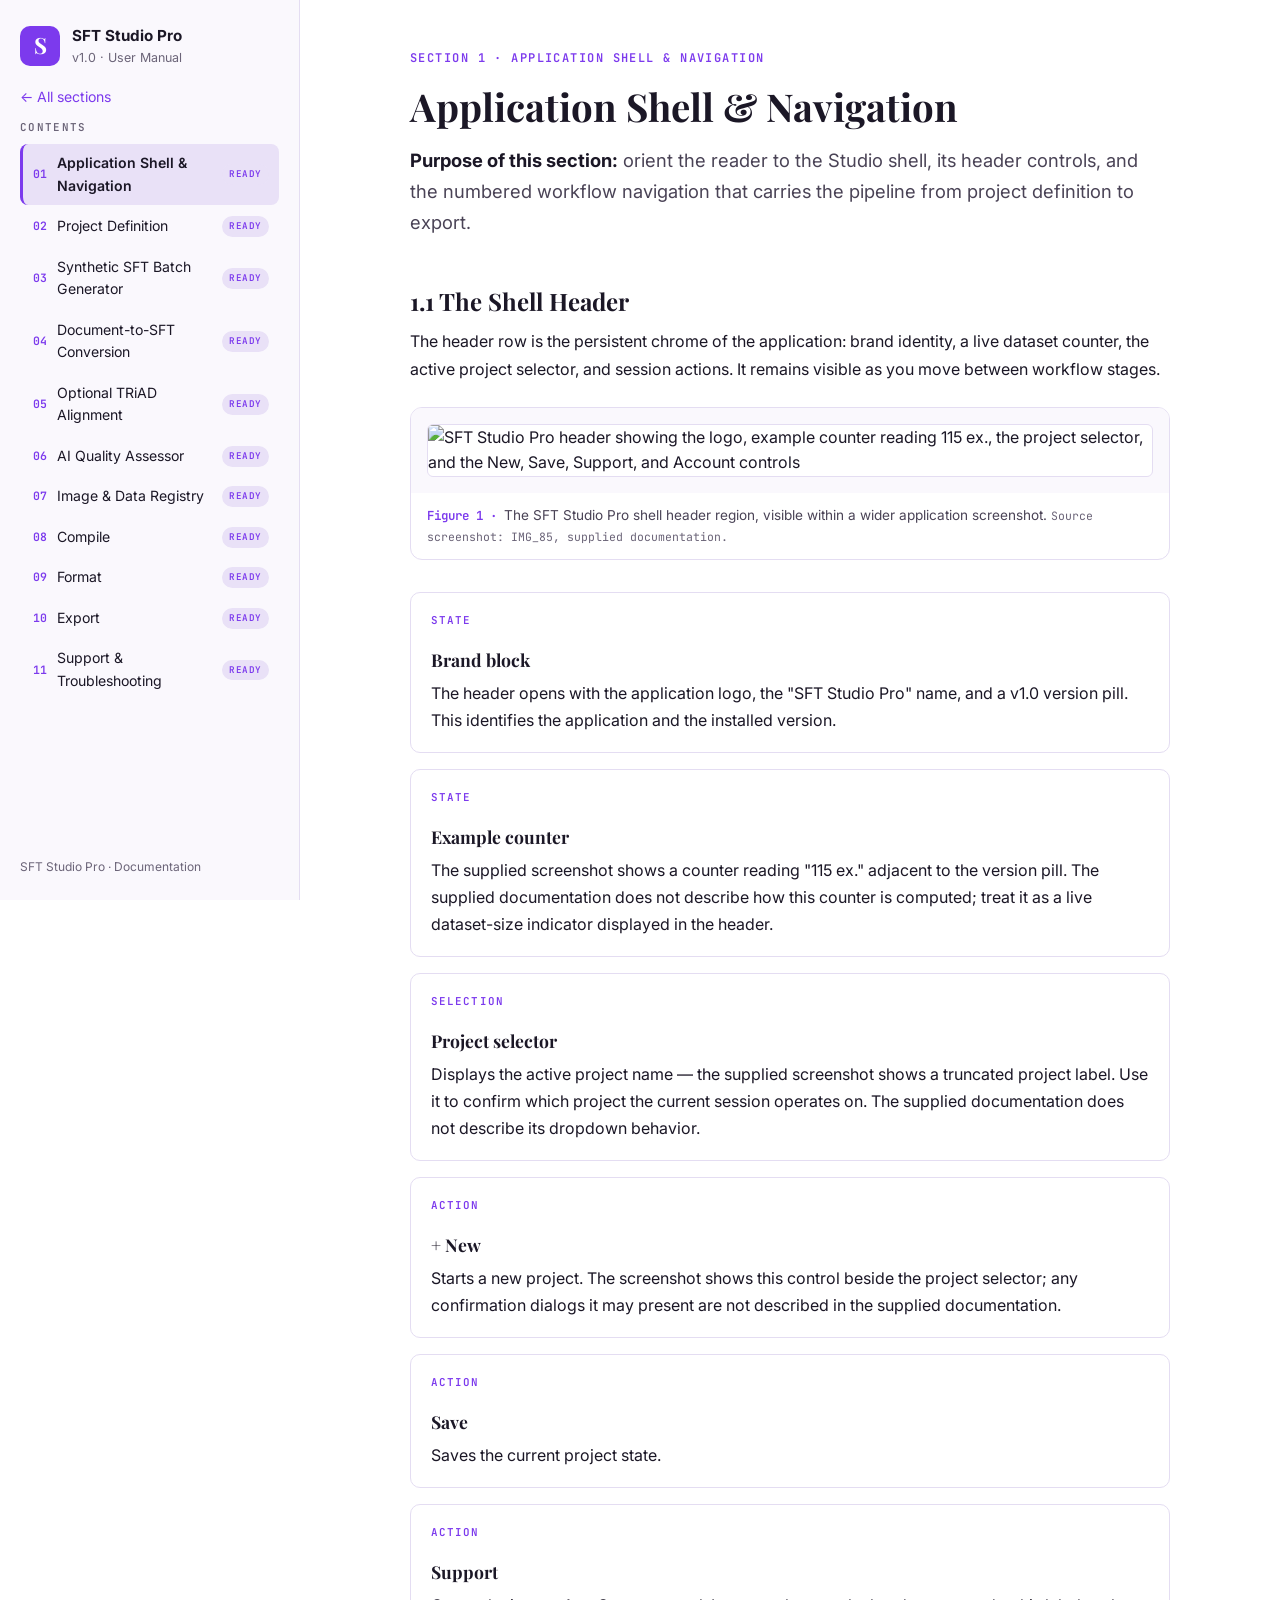
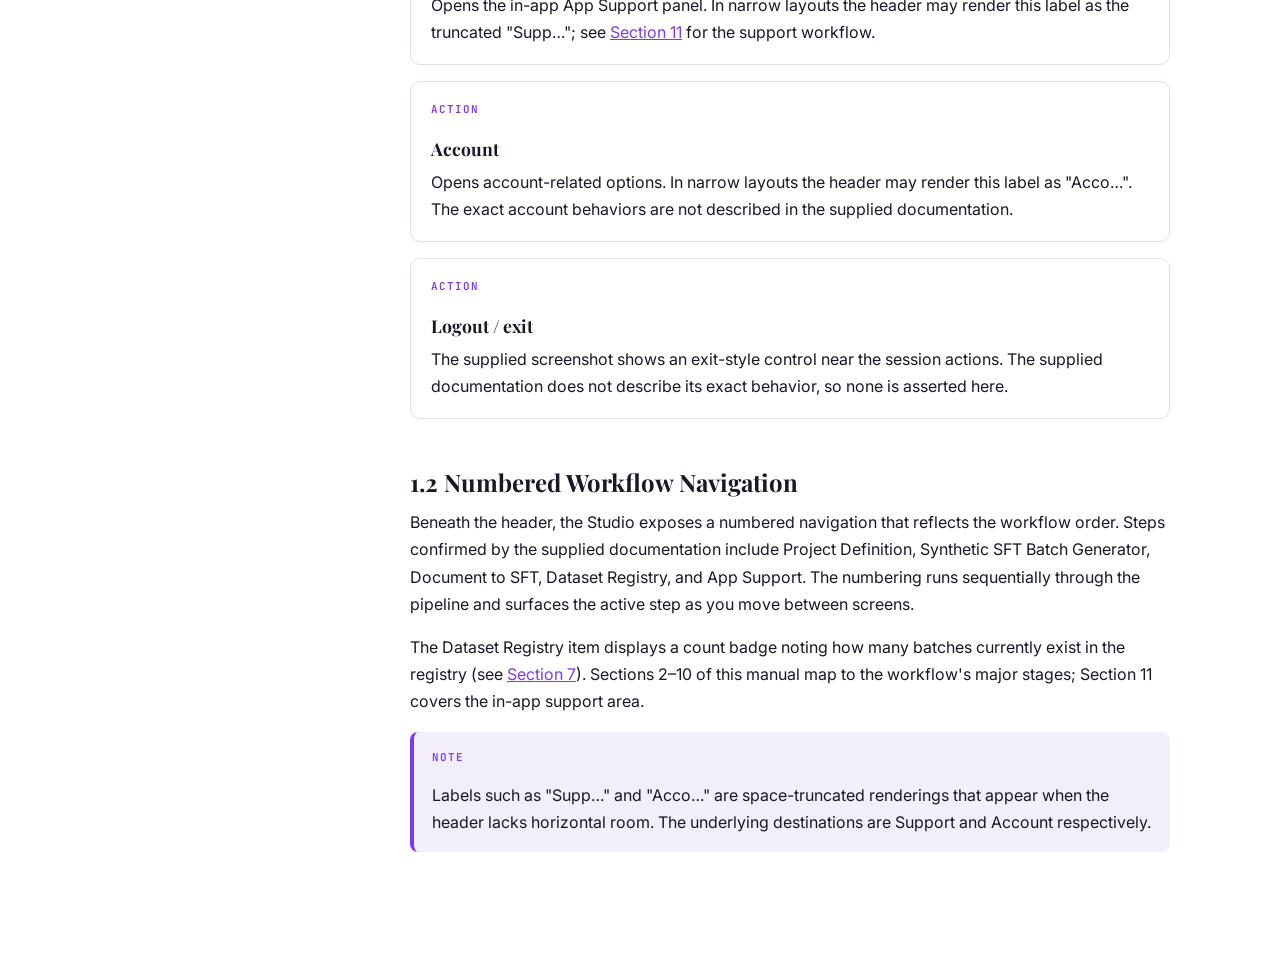
==== section-1.html @ d0ab79ea "Publish site created with Kloak" ====
<!doctype html>
<html lang="en">
<head>
  <meta charset="utf-8">
  <meta name="viewport" content="width=device-width, initial-scale=1">
  <title>Section 1 · Application Shell &amp; Navigation — SFT Studio Pro Manual</title>
  <meta name="description" content="SFT Studio Pro v1.0 manual, Section 1: the Studio shell, header controls, and the numbered workflow navigation.">
  <link rel="icon" href="favicon.svg" type="image/svg+xml">
  <link rel="preconnect" href="https://fonts.googleapis.com">
  <link rel="preconnect" href="https://fonts.gstatic.com" crossorigin>
  <link href="https://fonts.googleapis.com/css2?family=Playfair+Display:wght@600;700;800&family=Inter:wght@400;500;600;700&family=JetBrains+Mono:wght@500;600&display=swap" rel="stylesheet">
  <link rel="stylesheet" href="css/style.css">
  <script src="js/main.js" defer></script>
</head>
<body>
  <a class="skip" href="#content">Skip to content</a>

  <!-- Mobile top bar (visible < 1024px) -->
  <header class="mobile-bar">
    <button class="menu-btn" id="menuBtn" aria-expanded="false" aria-controls="sidebar">
      <svg viewBox="0 0 20 20" width="16" height="16" aria-hidden="true"><path d="M2 5h16M2 10h16M2 15h16" stroke="currentColor" stroke-width="2" stroke-linecap="round"/></svg>
      <span>Menu</span>
    </button>
    <span class="mobile-brand">SFT STUDIO PRO <em>v1.0</em></span>
  </header>
  <div class="backdrop" id="backdrop" hidden></div>

  <!-- Sidebar navigation -->
  <aside class="sidebar" id="sidebar">
    <div class="brand">
      <span class="brand-mark" aria-hidden="true">S</span>
      <div class="brand-text">
        <span class="brand-name">SFT Studio Pro</span>
        <span class="brand-sub">v1.0 · User Manual</span>
      </div>
    </div>

    <a class="home-link" href="index.html">← All sections</a>

    <nav class="nav" aria-label="Manual sections">
      <p class="nav-label">Contents</p>
      <ol class="nav-list">
        <li><a href="section-1.html" class="active" aria-current="page"><span class="nav-num">01</span><span class="nav-title">Application Shell &amp; Navigation</span><span class="pill pill-done">Ready</span></a></li>
        <li><a href="section-2.html"><span class="nav-num">02</span><span class="nav-title">Project Definition</span><span class="pill pill-done">Ready</span></a></li>
        <li><a href="section-3.html"><span class="nav-num">03</span><span class="nav-title">Synthetic SFT Batch Generator</span><span class="pill pill-done">Ready</span></a></li>
        <li><a href="section-4.html"><span class="nav-num">04</span><span class="nav-title">Document-to-SFT Conversion</span><span class="pill pill-done">Ready</span></a></li>
        <li><a href="section-5.html"><span class="nav-num">05</span><span class="nav-title">Optional TRiAD Alignment</span><span class="pill pill-done">Ready</span></a></li>
        <li><a href="section-6.html"><span class="nav-num">06</span><span class="nav-title">AI Quality Assessor</span><span class="pill pill-done">Ready</span></a></li>
        <li><a href="section-7.html"><span class="nav-num">07</span><span class="nav-title">Image &amp; Data Registry</span><span class="pill pill-done">Ready</span></a></li>
        <li><a href="section-8.html"><span class="nav-num">08</span><span class="nav-title">Compile</span><span class="pill pill-done">Ready</span></a></li>
        <li><a href="section-9.html"><span class="nav-num">09</span><span class="nav-title">Format</span><span class="pill pill-done">Ready</span></a></li>
        <li><a href="section-10.html"><span class="nav-num">10</span><span class="nav-title">Export</span><span class="pill pill-done">Ready</span></a></li>
        <li><a href="section-11.html"><span class="nav-num">11</span><span class="nav-title">Support &amp; Troubleshooting</span><span class="pill pill-done">Ready</span></a></li>
      </ol>
    </nav>

    <p class="sidebar-foot">SFT Studio Pro · Documentation</p>
  </aside>

  <div class="page">
    <main id="content">
      <article class="doc" id="section-1">
        <p class="eyebrow">Section 1 · Application Shell &amp; Navigation</p>
        <h1>Application Shell &amp; Navigation</h1>

        <p class="lede"><strong>Purpose of this section:</strong> orient the reader to the Studio shell, its header controls, and the numbered workflow navigation that carries the pipeline from project definition to export.</p>

        <h2 id="s1-1">1.1 The Shell Header</h2>
        <p>The header row is the persistent chrome of the application: brand identity, a live dataset counter, the active project selector, and session actions. It remains visible as you move between workflow stages.</p>

        <figure class="figure">
          <div class="figure-media">
            <img src="IMG_0085.png" data-fig alt="SFT Studio Pro header showing the logo, example counter reading 115 ex., the project selector, and the New, Save, Support, and Account controls">
          </div>
          <figcaption><span class="fig-num"></span>The SFT Studio Pro shell header region, visible within a wider application screenshot. <span class="src">Source screenshot: IMG_85, supplied documentation.</span></figcaption>
        </figure>

        <article class="control">
          <p class="kicker">State</p>
          <h3>Brand block</h3>
          <p>The header opens with the application logo, the "SFT Studio Pro" name, and a v1.0 version pill. This identifies the application and the installed version.</p>
        </article>

        <article class="control">
          <p class="kicker">State</p>
          <h3>Example counter</h3>
          <p>The supplied screenshot shows a counter reading "115 ex." adjacent to the version pill. The supplied documentation does not describe how this counter is computed; treat it as a live dataset-size indicator displayed in the header.</p>
        </article>

        <article class="control">
          <p class="kicker">Selection</p>
          <h3>Project selector</h3>
          <p>Displays the active project name — the supplied screenshot shows a truncated project label. Use it to confirm which project the current session operates on. The supplied documentation does not describe its dropdown behavior.</p>
        </article>

        <article class="control">
          <p class="kicker">Action</p>
          <h3>+ New</h3>
          <p>Starts a new project. The screenshot shows this control beside the project selector; any confirmation dialogs it may present are not described in the supplied documentation.</p>
        </article>

        <article class="control">
          <p class="kicker">Action</p>
          <h3>Save</h3>
          <p>Saves the current project state.</p>
        </article>

        <article class="control">
          <p class="kicker">Action</p>
          <h3>Support</h3>
          <p>Opens the in-app App Support panel. In narrow layouts the header may render this label as the truncated "Supp…"; see <a href="section-11.html">Section 11</a> for the support workflow.</p>
        </article>

        <article class="control">
          <p class="kicker">Action</p>
          <h3>Account</h3>
          <p>Opens account-related options. In narrow layouts the header may render this label as "Acco…". The exact account behaviors are not described in the supplied documentation.</p>
        </article>

        <article class="control">
          <p class="kicker">Action</p>
          <h3>Logout / exit</h3>
          <p>The supplied screenshot shows an exit-style control near the session actions. The supplied documentation does not describe its exact behavior, so none is asserted here.</p>
        </article>

        <h2 id="s1-2">1.2 Numbered Workflow Navigation</h2>
        <p>Beneath the header, the Studio exposes a numbered navigation that reflects the workflow order. Steps confirmed by the supplied documentation include Project Definition, Synthetic SFT Batch Generator, Document to SFT, Dataset Registry, and App Support. The numbering runs sequentially through the pipeline and surfaces the active step as you move between screens.</p>
        <p>The Dataset Registry item displays a count badge noting how many batches currently exist in the registry (see <a href="section-7.html">Section 7</a>). Sections 2–10 of this manual map to the workflow's major stages; Section 11 covers the in-app support area.</p>

        <div class="callout">
          <p class="kicker">Note</p>
          <p>Labels such as "Supp…" and "Acco…" are space-truncated renderings that appear when the header lacks horizontal room. The underlying destinations are Support and Account respectively.</p>
        </div>
      </article>
    </main>
  </div>
</body>
</html>
---- css/style.css ----
/* SFT Studio Pro v1.0 — User Manual stylesheet */

:root {
  --purple: #7c3aed;
  --purple-dark: #6d28d9;
  --lav-50: #faf8fd;
  --lav-100: #f3eefb;
  --lav-200: #e9e1f7;
  --ink: #1b1726;
  --ink-2: #4a4356;
  --ink-3: #6b6478;
  --border: #e4ddf2;
  --sidebar-w: 300px;
  --mono: "JetBrains Mono", ui-monospace, SFMono-Regular, Menlo, Consolas, monospace;
  --serif: "Playfair Display", Georgia, "Times New Roman", serif;
  --sans: "Inter", system-ui, -apple-system, "Segoe UI", sans-serif;
}

*, *::before, *::after { box-sizing: border-box; }

html { scroll-behavior: smooth; }

body {
  margin: 0;
  font-family: var(--sans);
  color: var(--ink);
  background: #ffffff;
  line-height: 1.6;
}

/* ---------- Skip link ---------- */
.skip {
  position: absolute;
  top: 0;
  left: 0;
  z-index: 100;
  padding: 10px 16px;
  background: var(--purple);
  color: #ffffff;
  font-family: var(--mono);
  font-size: 0.8rem;
  text-decoration: none;
  transform: translateY(-110%);
  transition: transform 0.15s ease;
}
.skip:focus { transform: translateY(0); }

/* ---------- Mobile bar ---------- */
.mobile-bar { display: none; }

@media (max-width: 1023px) {
  .mobile-bar {
    display: flex;
    position: fixed;
    top: 0;
    left: 0;
    right: 0;
    z-index: 50;
    align-items: center;
    gap: 12px;
    padding: 10px 16px;
    background: #ffffff;
    border-bottom: 1px solid var(--border);
  }
}

.menu-btn {
  display: inline-flex;
  align-items: center;
  gap: 8px;
  padding: 6px 10px;
  border: 1px solid var(--border);
  border-radius: 8px;
  background: var(--lav-100);
  color: var(--ink);
  font-family: inherit;
  font-size: 0.85rem;
  cursor: pointer;
}

.mobile-brand {
  font-family: var(--mono);
  font-size: 0.75rem;
  letter-spacing: 0.08em;
  color: var(--ink);
}
.mobile-brand em {
  font-style: normal;
  color: var(--purple);
}

/* ---------- Backdrop (mobile sidebar scrim) ---------- */
.backdrop { display: none; }

@media (max-width: 1023px) {
  .backdrop {
    position: fixed;
    inset: 0;
    z-index: 60;
    display: block;
    background: rgba(27, 23, 38, 0.4);
  }
  .backdrop[hidden] { display: none; }
}

/* ---------- Sidebar ---------- */
.sidebar {
  position: fixed;
  top: 0;
  left: 0;
  bottom: 0;
  width: var(--sidebar-w);
  z-index: 70;
  display: flex;
  flex-direction: column;
  padding: 24px 20px;
  background: var(--lav-50);
  border-right: 1px solid var(--border);
  overflow-y: auto;
}

@media (max-width: 1023px) {
  .sidebar {
    transform: translateX(-100%);
    transition: transform 0.25s ease;
  }
  body.sidebar-open .sidebar {
    transform: translateX(0);
    box-shadow: 0 10px 40px rgba(27, 23, 38, 0.2);
  }
}

.brand {
  display: flex;
  align-items: center;
  gap: 12px;
}

.brand-mark {
  flex: none;
  width: 40px;
  height: 40px;
  display: grid;
  place-items: center;
  border-radius: 10px;
  background: var(--purple);
  color: #ffffff;
  font-family: var(--serif);
  font-weight: 700;
  font-size: 1.4rem;
}

.brand-text {
  display: flex;
  flex-direction: column;
  min-width: 0;
}

.brand-name {
  font-weight: 700;
  font-size: 0.95rem;
  white-space: nowrap;
}

.brand-sub {
  font-size: 0.78rem;
  color: var(--ink-3);
}

.home-link {
  display: inline-block;
  margin: 18px 0 10px;
  font-size: 0.88rem;
  color: var(--purple);
  text-decoration: none;
}
.home-link:hover { text-decoration: underline; }

.nav-label {
  margin: 0 0 8px;
  font-family: var(--mono);
  font-size: 0.68rem;
  font-weight: 600;
  letter-spacing: 0.12em;
  text-transform: uppercase;
  color: var(--ink-3);
}

.nav-list {
  list-style: none;
  margin: 0;
  padding: 0;
  display: flex;
  flex-direction: column;
  gap: 2px;
}

.nav-list a,
.nav-list .nav-item {
  display: flex;
  align-items: center;
  gap: 10px;
  padding: 8px 10px;
  border-left: 3px solid transparent;
  border-radius: 8px;
  color: var(--ink);
  font-size: 0.88rem;
  text-decoration: none;
}

.nav-list a:hover { background: var(--lav-100); }

.nav-list a.active {
  background: var(--lav-200);
  border-left-color: var(--purple);
  font-weight: 600;
}

.nav-num {
  flex: none;
  font-family: var(--mono);
  font-size: 0.72rem;
  font-weight: 600;
  color: var(--purple);
}

.nav-title { flex: 1 1 auto; }

.pill {
  flex: none;
  font-family: var(--mono);
  font-size: 0.58rem;
  font-weight: 600;
  letter-spacing: 0.06em;
  text-transform: uppercase;
  padding: 2px 6px;
  border-radius: 999px;
  border: 1px solid var(--border);
  background: #ffffff;
  color: var(--ink-3);
}

.pill-done {
  background: var(--lav-200);
  border-color: transparent;
  color: var(--purple);
}

.sidebar-foot {
  margin: auto 0 0;
  padding-top: 24px;
  font-size: 0.75rem;
  color: var(--ink-3);
}

/* ---------- Page / document ---------- */
.page {
  margin-left: var(--sidebar-w);
  padding: 48px 40px 96px;
}

@media (max-width: 1023px) {
  .page {
    margin-left: 0;
    padding: 88px 20px 72px;
  }
}

.doc {
  max-width: 760px;
  margin: 0 auto;
  counter-reset: fig;
}

.eyebrow {
  margin: 0 0 8px;
  font-family: var(--mono);
  font-size: 0.75rem;
  font-weight: 600;
  letter-spacing: 0.12em;
  text-transform: uppercase;
  color: var(--purple);
}

.doc h1 {
  margin: 0 0 16px;
  font-family: var(--serif);
  font-weight: 700;
  font-size: 2.4rem;
  line-height: 1.15;
}

.doc h2 {
  margin: 48px 0 12px;
  font-family: var(--serif);
  font-weight: 700;
  font-size: 1.5rem;
  line-height: 1.25;
}

.doc p {
  margin: 0 0 16px;
  line-height: 1.7;
}

.doc ul {
  margin: 0 0 16px;
  padding-left: 22px;
  line-height: 1.7;
}

.doc a { color: var(--purple); }
.doc a:hover { color: var(--purple-dark); }

.lede {
  font-size: 1.15rem;
  color: var(--ink-2);
  line-height: 1.6;
}
.lede strong { color: var(--ink); }

/* ---------- Callouts ---------- */
.callout {
  margin: 0 0 20px;
  padding: 16px 18px;
  background: var(--lav-100);
  border-left: 4px solid var(--purple);
  border-radius: 8px;
}
.callout p:last-child { margin-bottom: 0; }

.kicker {
  margin: 0 0 6px;
  font-family: var(--mono);
  font-size: 0.68rem;
  font-weight: 600;
  letter-spacing: 0.1em;
  text-transform: uppercase;
  color: var(--purple);
}

/* ---------- Control cards ---------- */
.control {
  margin: 0 0 16px;
  padding: 18px 20px;
  background: #ffffff;
  border: 1px solid var(--border);
  border-radius: 10px;
}
.control h3 {
  margin: 0 0 6px;
  font-family: var(--serif);
  font-weight: 700;
  font-size: 1.1rem;
}
.control p:last-child { margin-bottom: 0; }

/* ---------- Figures ---------- */
.figure {
  margin: 24px 0 32px;
  background: #ffffff;
  border: 1px solid var(--border);
  border-radius: 12px;
  overflow: hidden;
}
.figure-media {
  padding: 16px;
  background: var(--lav-50);
}
.figure-media img {
  display: block;
  width: 100%;
  height: auto;
  background: #ffffff;
  border: 1px solid var(--border);
  border-radius: 6px;
}
.figure figcaption {
  padding: 12px 16px;
  font-size: 0.85rem;
  color: var(--ink-2);
  line-height: 1.55;
}
.fig-num { counter-increment: fig; }
.fig-num::before {
  content: "Figure " counter(fig) " · ";
  font-family: var(--mono);
  font-size: 0.78rem;
  font-weight: 600;
  color: var(--purple);
}
.src {
  font-family: var(--mono);
  font-size: 0.72rem;
  color: var(--ink-3);
}

/* ---------- Code samples ---------- */
pre.code {
  margin: 0 0 20px;
  padding: 18px 20px;
  background: var(--ink);
  color: #e8e4f3;
  border-radius: 10px;
  overflow-x: auto;
  font-family: var(--mono);
  font-size: 0.82rem;
  line-height: 1.55;
}
pre.code code { font-family: inherit; }

/* ---------- Index page section grid ---------- */
.section-grid {
  display: grid;
  grid-template-columns: repeat(auto-fill, minmax(240px, 1fr));
  gap: 16px;
  margin: 24px 0 32px;
}

.section-card {
  display: block;
  padding: 18px;
  background: #ffffff;
  border: 1px solid var(--border);
  border-radius: 12px;
  color: var(--ink);
  text-decoration: none;
  transition: transform 0.2s ease, border-color 0.2s ease, box-shadow 0.2s ease;
}
.section-card:hover {
  transform: translateY(-2px);
  border-color: var(--purple);
  box-shadow: 0 8px 24px rgba(124, 58, 237, 0.12);
}
.section-card h2 {
  margin: 6px 0 6px;
  font-family: var(--serif);
  font-weight: 700;
  font-size: 1.15rem;
  line-height: 1.3;
}
.section-card p {
  margin: 0 0 10px;
  font-size: 0.9rem;
  color: var(--ink-2);
  line-height: 1.55;
}
.section-card .pill { display: inline-block; }

.doc-foot {
  margin-top: 32px;
  font-size: 0.8rem;
  color: var(--ink-3);
}

/* ---------- Accessibility ---------- */
:focus-visible {
  outline: 2px solid var(--purple);
  outline-offset: 2px;
}

@media (prefers-reduced-motion: reduce) {
  html { scroll-behavior: auto; }
  *, *::before, *::after {
    transition: none !important;
  }
}
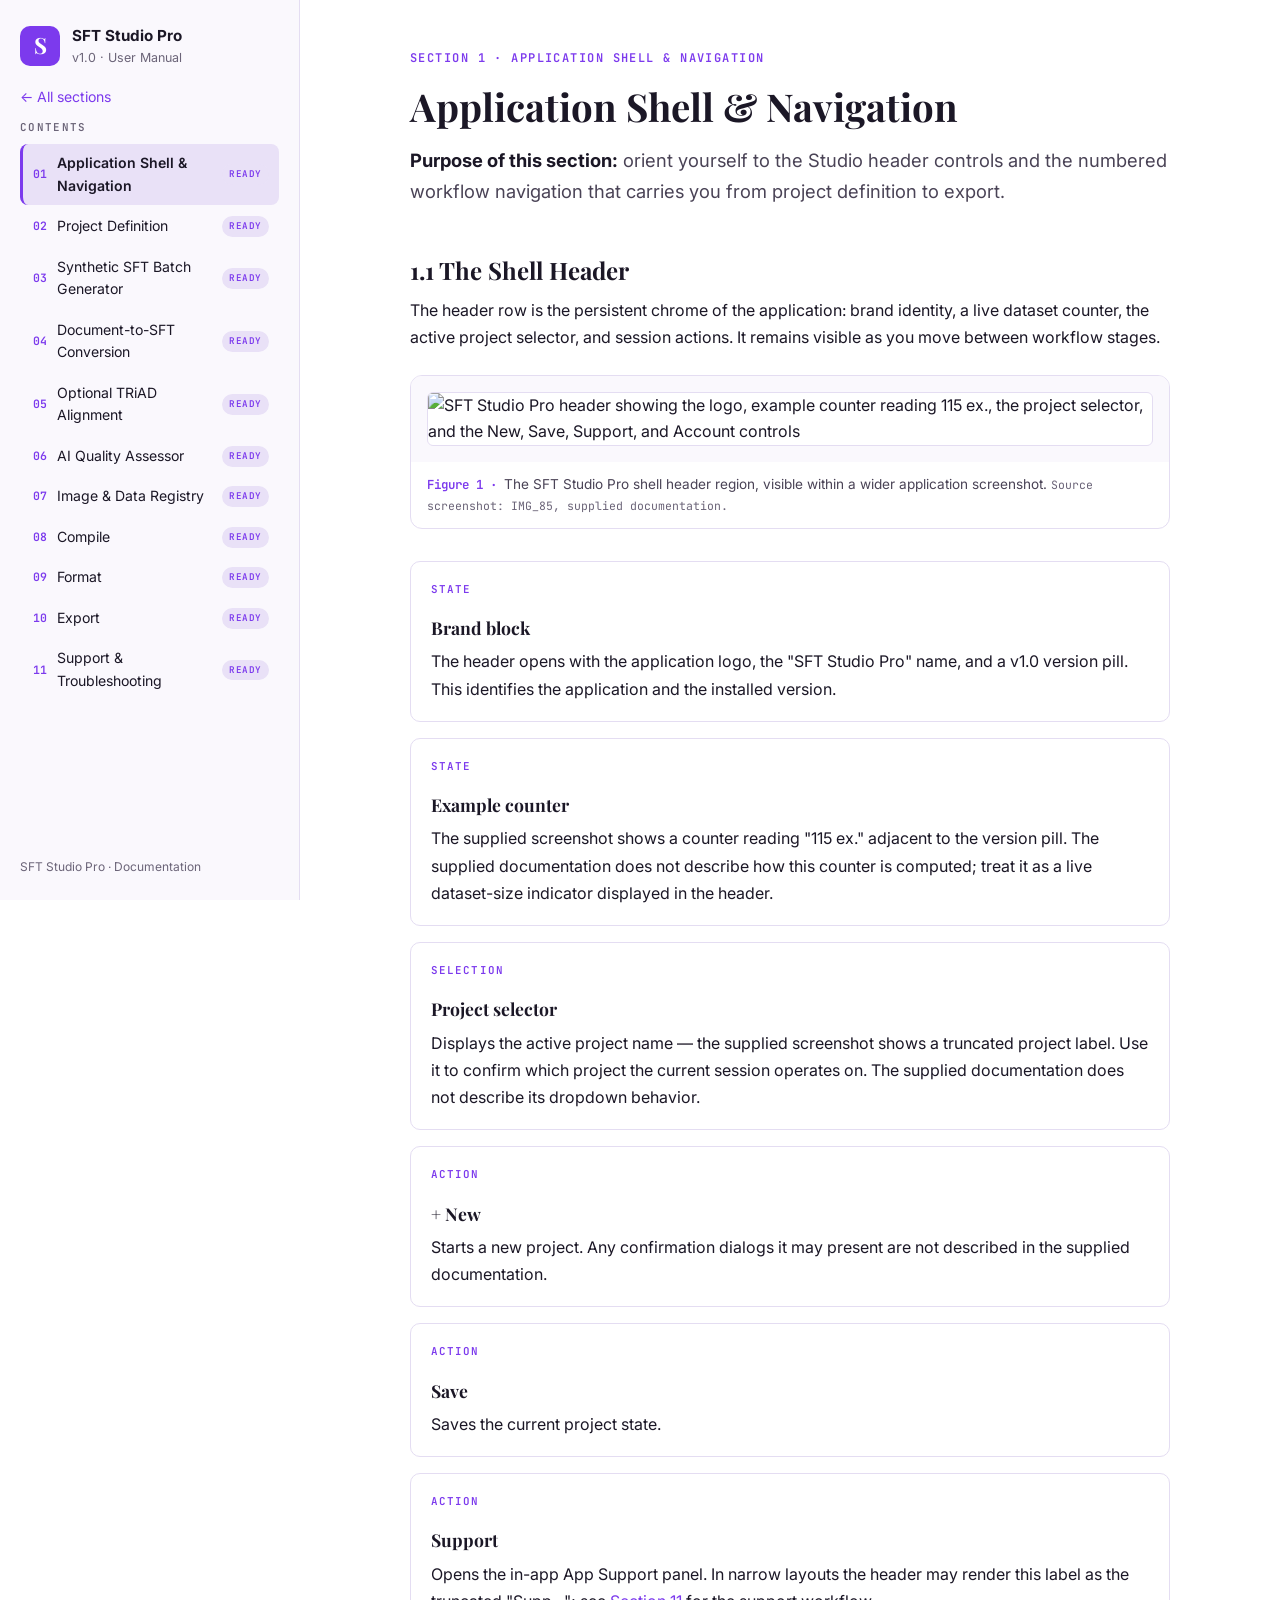
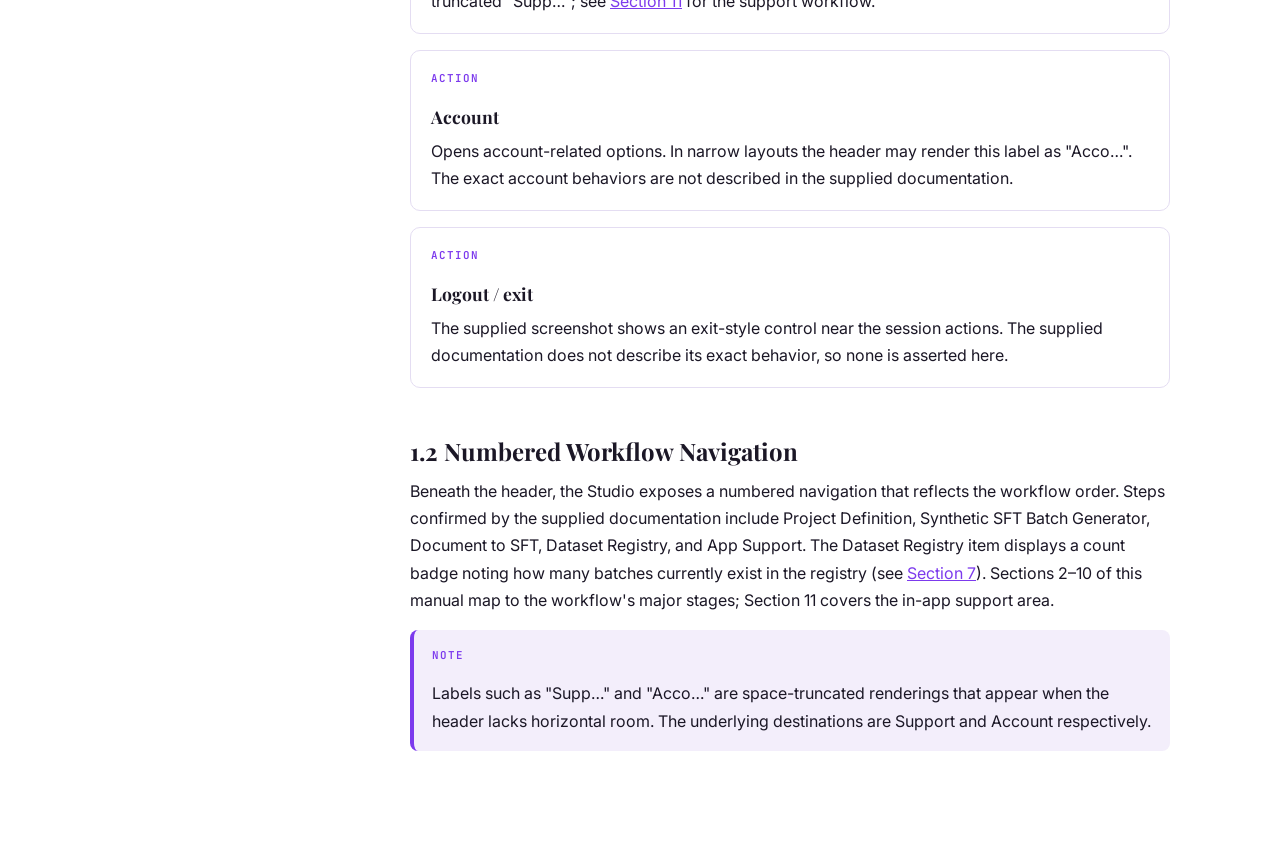
==== commit 4645af30: "Publish site created with Kloak" ====
--- a/section-1.html
+++ b/section-1.html
@@ -63,7 +63,7 @@
         <p class="eyebrow">Section 1 · Application Shell &amp; Navigation</p>
         <h1>Application Shell &amp; Navigation</h1>
 
-        <p class="lede"><strong>Purpose of this section:</strong> orient the reader to the Studio shell, its header controls, and the numbered workflow navigation that carries the pipeline from project definition to export.</p>
+        <p class="lede"><strong>Purpose of this section:</strong> orient yourself to the Studio header controls and the numbered workflow navigation that carries you from project definition to export.</p>
 
         <h2 id="s1-1">1.1 The Shell Header</h2>
         <p>The header row is the persistent chrome of the application: brand identity, a live dataset counter, the active project selector, and session actions. It remains visible as you move between workflow stages.</p>
@@ -96,7 +96,7 @@
         <article class="control">
           <p class="kicker">Action</p>
           <h3>+ New</h3>
-          <p>Starts a new project. The screenshot shows this control beside the project selector; any confirmation dialogs it may present are not described in the supplied documentation.</p>
+          <p>Starts a new project. Any confirmation dialogs it may present are not described in the supplied documentation.</p>
         </article>
 
         <article class="control">
@@ -124,8 +124,7 @@
         </article>
 
         <h2 id="s1-2">1.2 Numbered Workflow Navigation</h2>
-        <p>Beneath the header, the Studio exposes a numbered navigation that reflects the workflow order. Steps confirmed by the supplied documentation include Project Definition, Synthetic SFT Batch Generator, Document to SFT, Dataset Registry, and App Support. The numbering runs sequentially through the pipeline and surfaces the active step as you move between screens.</p>
-        <p>The Dataset Registry item displays a count badge noting how many batches currently exist in the registry (see <a href="section-7.html">Section 7</a>). Sections 2–10 of this manual map to the workflow's major stages; Section 11 covers the in-app support area.</p>
+        <p>Beneath the header, the Studio exposes a numbered navigation that reflects the workflow order. Steps confirmed by the supplied documentation include Project Definition, Synthetic SFT Batch Generator, Document to SFT, Dataset Registry, and App Support. The Dataset Registry item displays a count badge noting how many batches currently exist in the registry (see <a href="section-7.html">Section 7</a>). Sections 2–10 of this manual map to the workflow's major stages; Section 11 covers the in-app support area.</p>
 
         <div class="callout">
           <p class="kicker">Note</p>
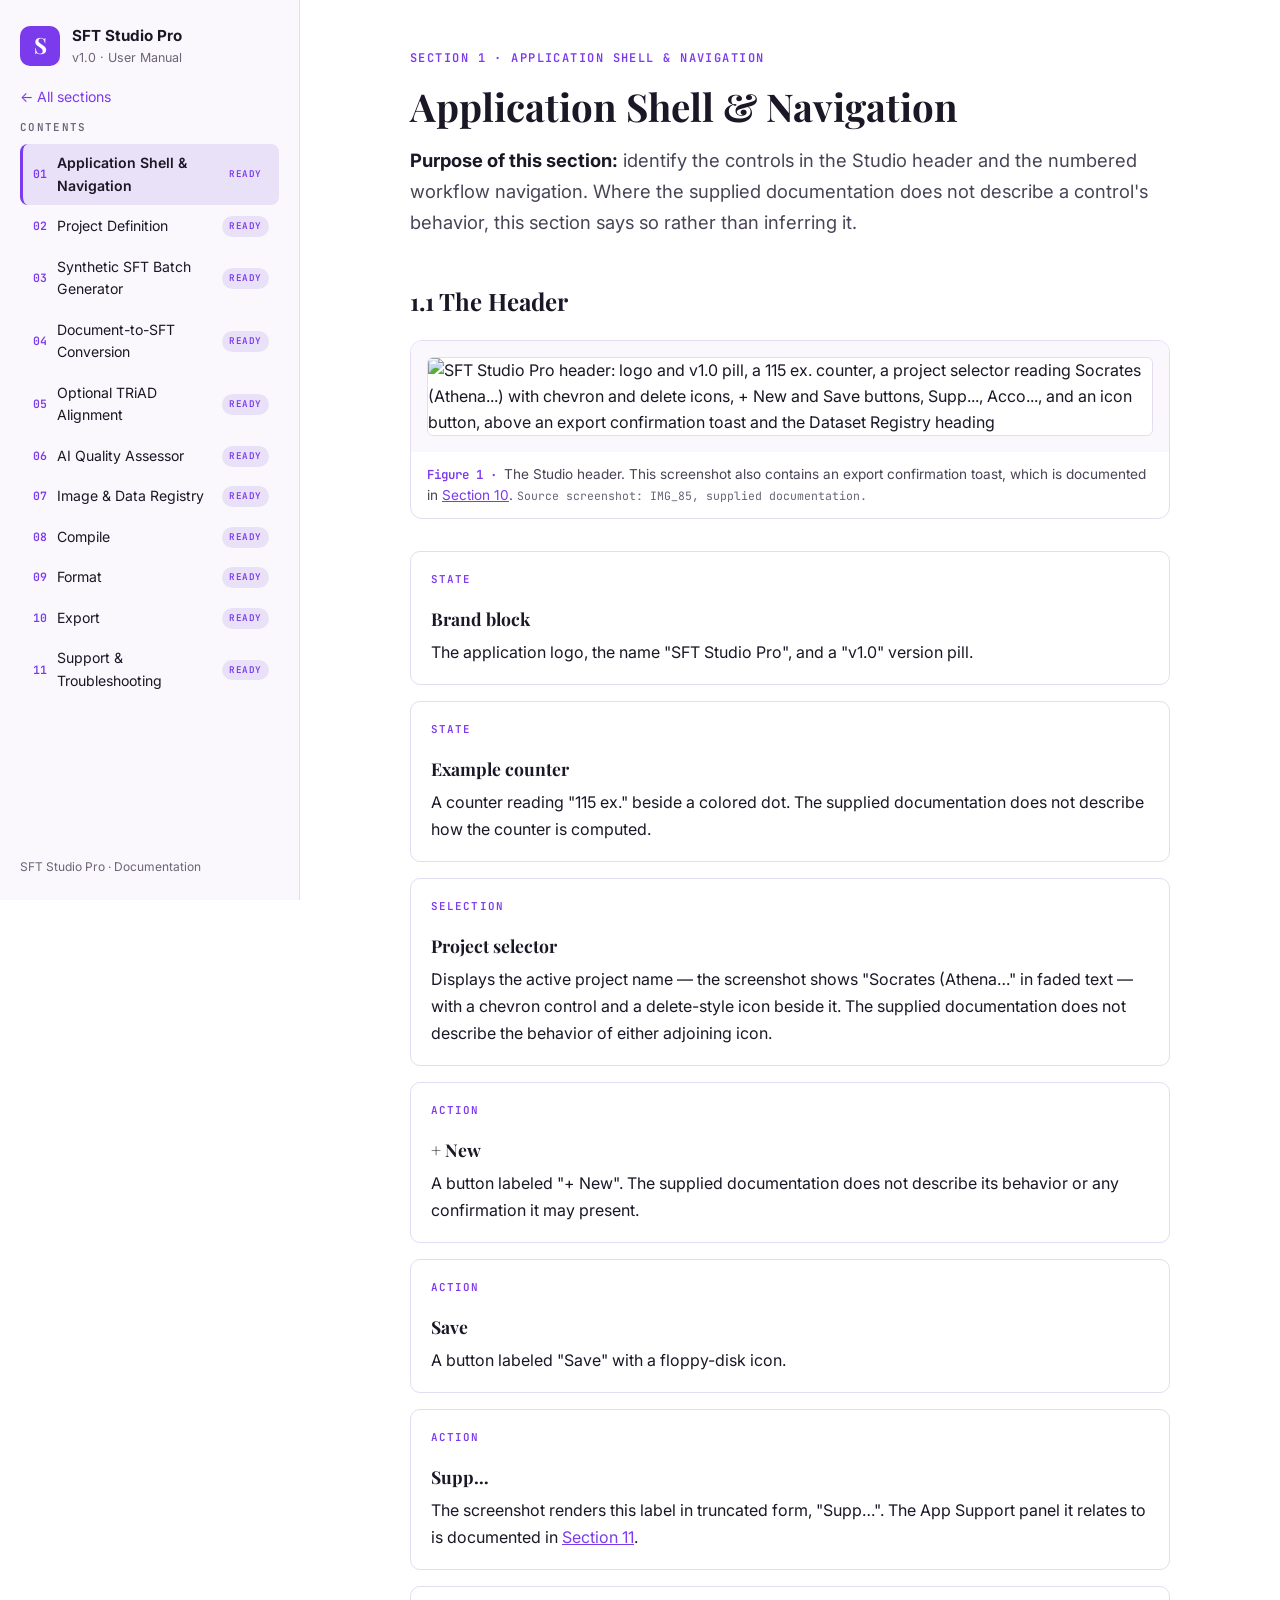
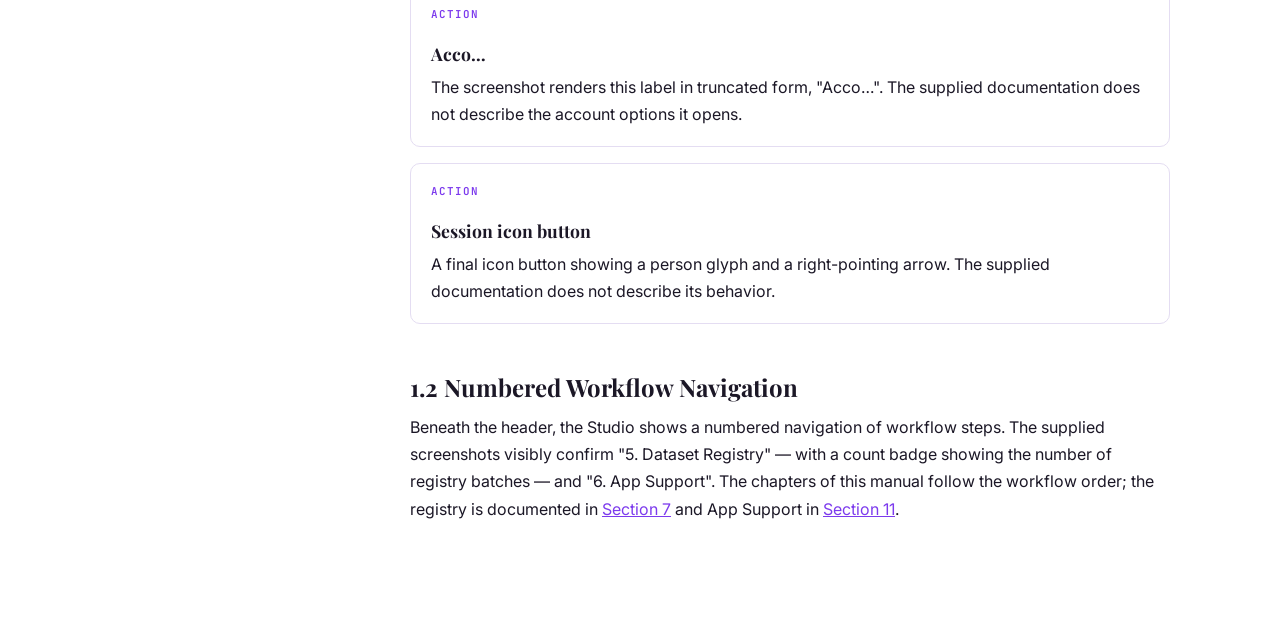
==== commit fa561d43: "Publish site created with Kloak" ====
--- a/section-1.html
+++ b/section-1.html
@@ -4,7 +4,7 @@
   <meta charset="utf-8">
   <meta name="viewport" content="width=device-width, initial-scale=1">
   <title>Section 1 · Application Shell &amp; Navigation — SFT Studio Pro Manual</title>
-  <meta name="description" content="SFT Studio Pro v1.0 manual, Section 1: the Studio shell, header controls, and the numbered workflow navigation.">
+  <meta name="description" content="SFT Studio Pro v1.0 manual, Section 1: the Studio header controls and the numbered workflow navigation.">
   <link rel="icon" href="favicon.svg" type="image/svg+xml">
   <link rel="preconnect" href="https://fonts.googleapis.com">
   <link rel="preconnect" href="https://fonts.gstatic.com" crossorigin>
@@ -63,73 +63,67 @@
         <p class="eyebrow">Section 1 · Application Shell &amp; Navigation</p>
         <h1>Application Shell &amp; Navigation</h1>
 
-        <p class="lede"><strong>Purpose of this section:</strong> orient yourself to the Studio header controls and the numbered workflow navigation that carries you from project definition to export.</p>
+        <p class="lede"><strong>Purpose of this section:</strong> identify the controls in the Studio header and the numbered workflow navigation. Where the supplied documentation does not describe a control's behavior, this section says so rather than inferring it.</p>
 
-        <h2 id="s1-1">1.1 The Shell Header</h2>
-        <p>The header row is the persistent chrome of the application: brand identity, a live dataset counter, the active project selector, and session actions. It remains visible as you move between workflow stages.</p>
+        <h2 id="s1-1">1.1 The Header</h2>
 
         <figure class="figure">
           <div class="figure-media">
-            <img src="IMG_0085.png" data-fig alt="SFT Studio Pro header showing the logo, example counter reading 115 ex., the project selector, and the New, Save, Support, and Account controls">
+            <img src="IMG_0085.png" data-fig alt="SFT Studio Pro header: logo and v1.0 pill, a 115 ex. counter, a project selector reading Socrates (Athena...) with chevron and delete icons, + New and Save buttons, Supp..., Acco..., and an icon button, above an export confirmation toast and the Dataset Registry heading">
           </div>
-          <figcaption><span class="fig-num"></span>The SFT Studio Pro shell header region, visible within a wider application screenshot. <span class="src">Source screenshot: IMG_85, supplied documentation.</span></figcaption>
+          <figcaption><span class="fig-num"></span>The Studio header. This screenshot also contains an export confirmation toast, which is documented in <a href="section-10.html">Section 10</a>. <span class="src">Source screenshot: IMG_85, supplied documentation.</span></figcaption>
         </figure>
 
         <article class="control">
           <p class="kicker">State</p>
           <h3>Brand block</h3>
-          <p>The header opens with the application logo, the "SFT Studio Pro" name, and a v1.0 version pill. This identifies the application and the installed version.</p>
+          <p>The application logo, the name "SFT Studio Pro", and a "v1.0" version pill.</p>
         </article>
 
         <article class="control">
           <p class="kicker">State</p>
           <h3>Example counter</h3>
-          <p>The supplied screenshot shows a counter reading "115 ex." adjacent to the version pill. The supplied documentation does not describe how this counter is computed; treat it as a live dataset-size indicator displayed in the header.</p>
+          <p>A counter reading "115 ex." beside a colored dot. The supplied documentation does not describe how the counter is computed.</p>
         </article>
 
         <article class="control">
           <p class="kicker">Selection</p>
           <h3>Project selector</h3>
-          <p>Displays the active project name — the supplied screenshot shows a truncated project label. Use it to confirm which project the current session operates on. The supplied documentation does not describe its dropdown behavior.</p>
+          <p>Displays the active project name — the screenshot shows "Socrates (Athena…" in faded text — with a chevron control and a delete-style icon beside it. The supplied documentation does not describe the behavior of either adjoining icon.</p>
         </article>
 
         <article class="control">
           <p class="kicker">Action</p>
           <h3>+ New</h3>
-          <p>Starts a new project. Any confirmation dialogs it may present are not described in the supplied documentation.</p>
+          <p>A button labeled "+ New". The supplied documentation does not describe its behavior or any confirmation it may present.</p>
         </article>
 
         <article class="control">
           <p class="kicker">Action</p>
           <h3>Save</h3>
-          <p>Saves the current project state.</p>
+          <p>A button labeled "Save" with a floppy-disk icon.</p>
         </article>
 
         <article class="control">
           <p class="kicker">Action</p>
-          <h3>Support</h3>
-          <p>Opens the in-app App Support panel. In narrow layouts the header may render this label as the truncated "Supp…"; see <a href="section-11.html">Section 11</a> for the support workflow.</p>
+          <h3>Supp…</h3>
+          <p>The screenshot renders this label in truncated form, "Supp…". The App Support panel it relates to is documented in <a href="section-11.html">Section 11</a>.</p>
         </article>
 
         <article class="control">
           <p class="kicker">Action</p>
-          <h3>Account</h3>
-          <p>Opens account-related options. In narrow layouts the header may render this label as "Acco…". The exact account behaviors are not described in the supplied documentation.</p>
+          <h3>Acco…</h3>
+          <p>The screenshot renders this label in truncated form, "Acco…". The supplied documentation does not describe the account options it opens.</p>
         </article>
 
         <article class="control">
           <p class="kicker">Action</p>
-          <h3>Logout / exit</h3>
-          <p>The supplied screenshot shows an exit-style control near the session actions. The supplied documentation does not describe its exact behavior, so none is asserted here.</p>
+          <h3>Session icon button</h3>
+          <p>A final icon button showing a person glyph and a right-pointing arrow. The supplied documentation does not describe its behavior.</p>
         </article>
 
         <h2 id="s1-2">1.2 Numbered Workflow Navigation</h2>
-        <p>Beneath the header, the Studio exposes a numbered navigation that reflects the workflow order. Steps confirmed by the supplied documentation include Project Definition, Synthetic SFT Batch Generator, Document to SFT, Dataset Registry, and App Support. The Dataset Registry item displays a count badge noting how many batches currently exist in the registry (see <a href="section-7.html">Section 7</a>). Sections 2–10 of this manual map to the workflow's major stages; Section 11 covers the in-app support area.</p>
-
-        <div class="callout">
-          <p class="kicker">Note</p>
-          <p>Labels such as "Supp…" and "Acco…" are space-truncated renderings that appear when the header lacks horizontal room. The underlying destinations are Support and Account respectively.</p>
-        </div>
+        <p>Beneath the header, the Studio shows a numbered navigation of workflow steps. The supplied screenshots visibly confirm "5. Dataset Registry" — with a count badge showing the number of registry batches — and "6. App Support". The chapters of this manual follow the workflow order; the registry is documented in <a href="section-7.html">Section 7</a> and App Support in <a href="section-11.html">Section 11</a>.</p>
       </article>
     </main>
   </div>
